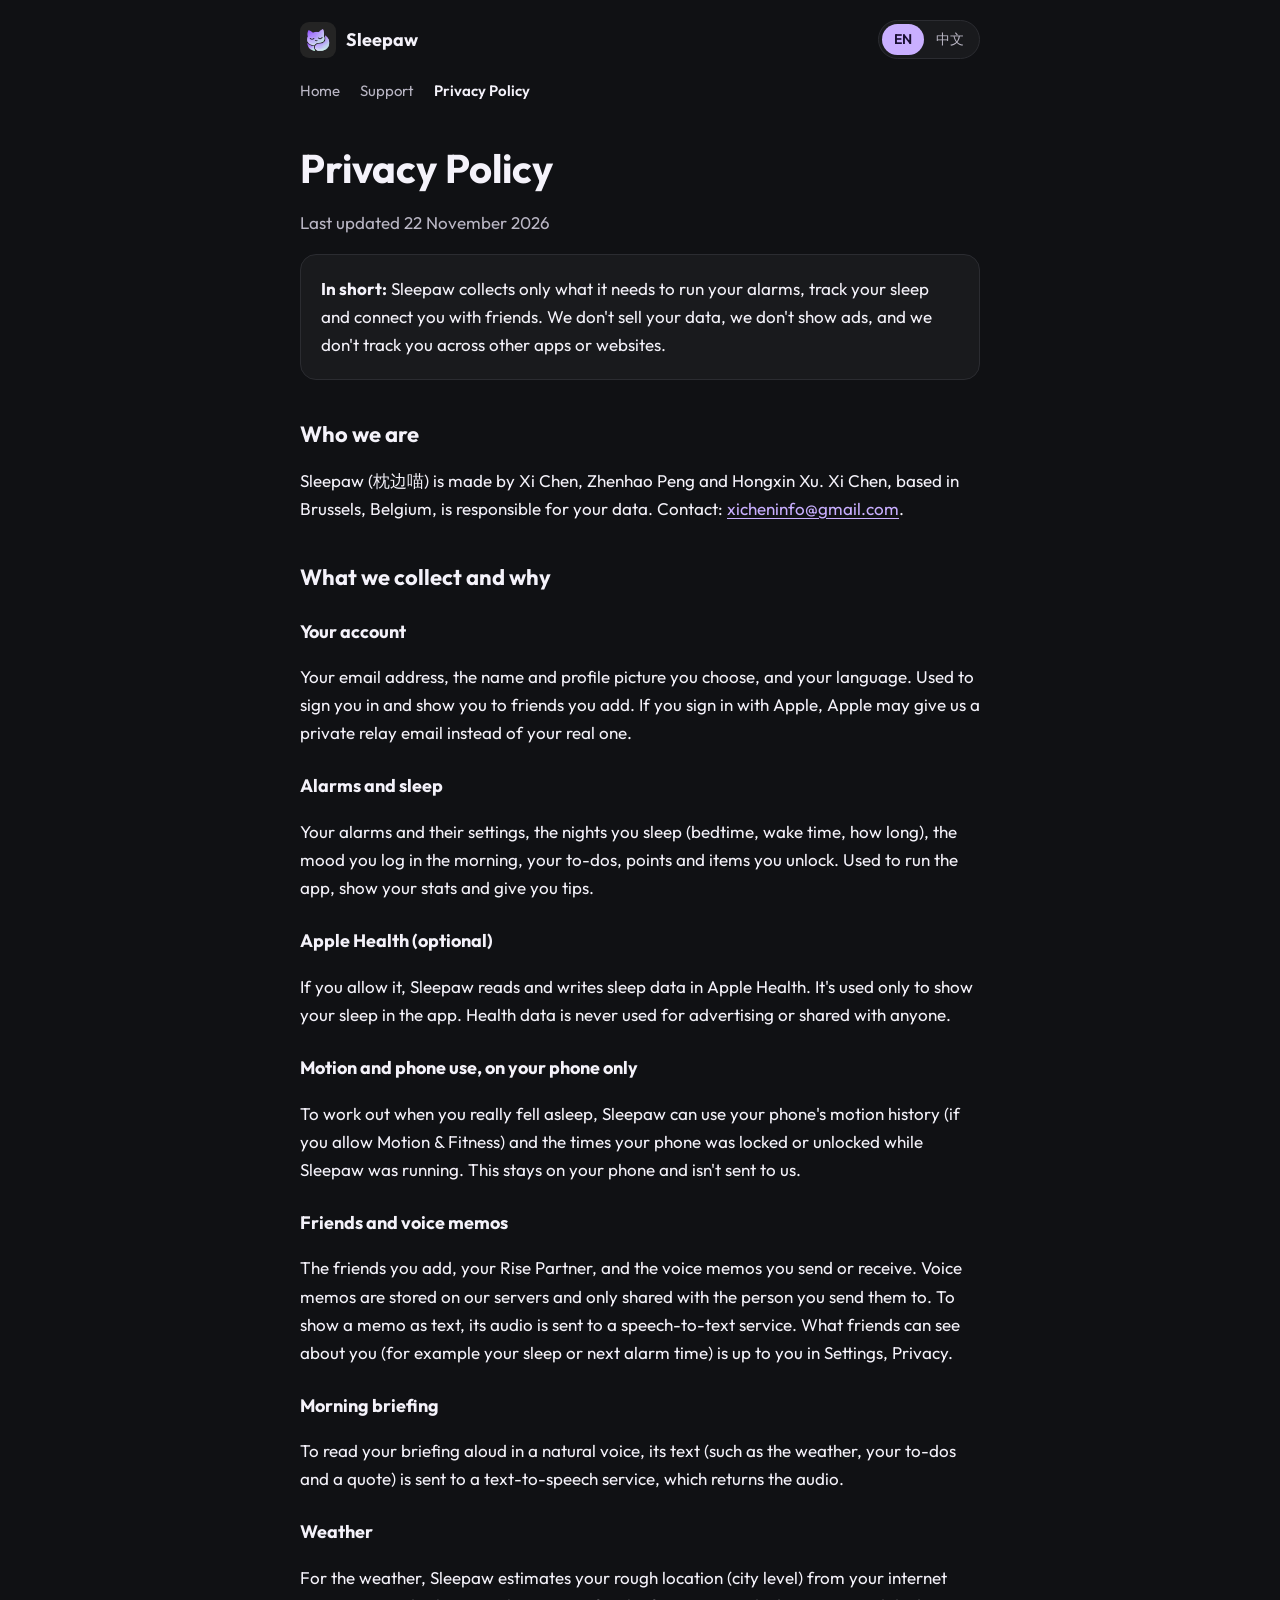
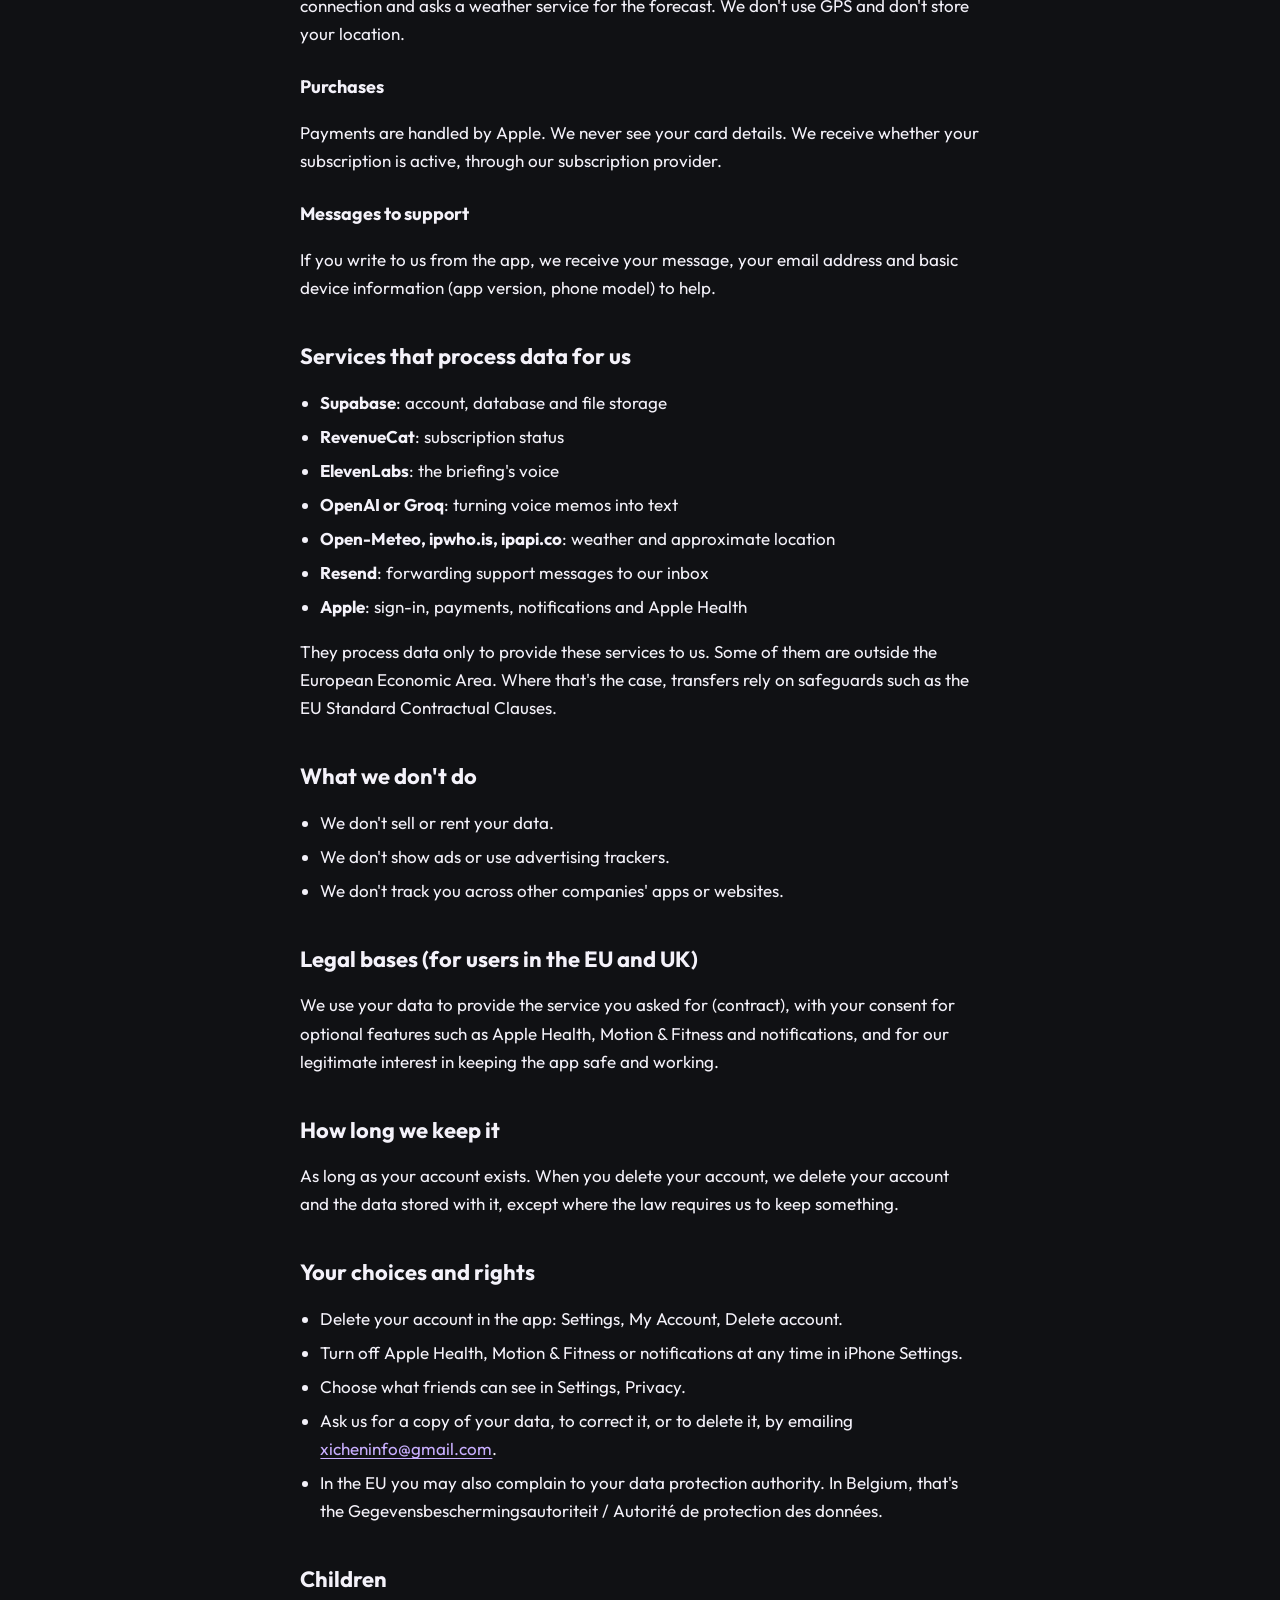
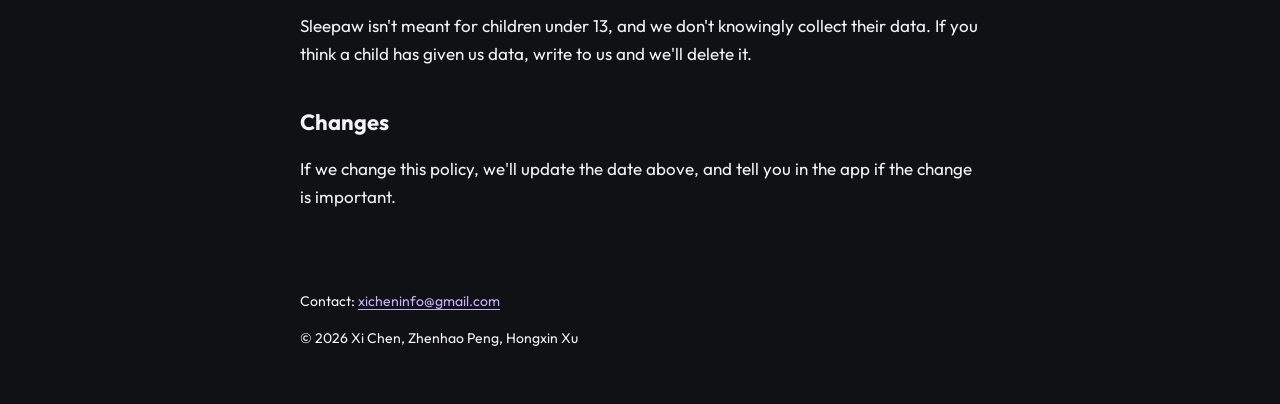
==== privacy.html @ c51c0eda "Sleepaw 官网：首页、帮助与支持、隐私政策（中英双语） Co-Authored-By: Claude Opus 5.5 <noreply@anthropic.com>" ====
<!doctype html>
<html lang="en" data-lang="en" data-title-en="Sleepaw Privacy Policy" data-title-zh="枕边喵 隐私政策">
<head>
  <meta charset="utf-8">
  <meta name="viewport" content="width=device-width, initial-scale=1">
  <title>Sleepaw Privacy Policy</title>
  <meta name="description" content="What the Sleepaw app collects, why, and the choices you have.">
  <link rel="icon" href="icon.png">
  <link rel="preconnect" href="https://fonts.googleapis.com">
  <link rel="preconnect" href="https://fonts.gstatic.com" crossorigin>
  <link href="https://fonts.googleapis.com/css2?family=Outfit:wght@400;600;700&display=swap" rel="stylesheet">
  <link rel="stylesheet" href="style.css">
  <script src="lang.js" defer></script>
</head>
<body>
  <div class="wrap">
    <header class="top">
      <a class="brand" href="./"><img src="icon.png" alt=""><span class="en">Sleepaw</span><span class="zh">枕边喵</span></a>
      <div class="lang" role="group" aria-label="Language"><button data-set="en" aria-pressed="true">EN</button><button data-set="zh" aria-pressed="false">中文</button></div>
    </header>
    <nav class="links">
      <a href="./"><span class="en">Home</span><span class="zh">首页</span></a>
      <a href="support.html"><span class="en">Support</span><span class="zh">帮助与支持</span></a>
      <a href="privacy.html" aria-current="page"><span class="en">Privacy Policy</span><span class="zh">隐私政策</span></a>
    </nav>

    <main>
      <h1><span class="en">Privacy Policy</span><span class="zh">隐私政策</span></h1>
      <p class="muted"><span class="en">Last updated 22 November 2026</span><span class="zh">最近更新：2026 年 11 月 22 日</span></p>

      <!-- ───────── English ───────── -->
      <div class="en">
        <div class="card">
          <p style="margin:0"><strong>In short:</strong> Sleepaw collects only what it needs to run your alarms, track your sleep and connect you with friends. We don't sell your data, we don't show ads, and we don't track you across other apps or websites.</p>
        </div>

        <h2>Who we are</h2>
        <p>Sleepaw (枕边喵) is made by Xi Chen, Zhenhao Peng and Hongxin Xu. Xi Chen, based in Brussels, Belgium, is responsible for your data. Contact: <a href="mailto:xicheninfo@gmail.com">xicheninfo@gmail.com</a>.</p>

        <h2>What we collect and why</h2>
        <h3>Your account</h3>
        <p>Your email address, the name and profile picture you choose, and your language. Used to sign you in and show you to friends you add. If you sign in with Apple, Apple may give us a private relay email instead of your real one.</p>
        <h3>Alarms and sleep</h3>
        <p>Your alarms and their settings, the nights you sleep (bedtime, wake time, how long), the mood you log in the morning, your to-dos, points and items you unlock. Used to run the app, show your stats and give you tips.</p>
        <h3>Apple Health (optional)</h3>
        <p>If you allow it, Sleepaw reads and writes sleep data in Apple Health. It's used only to show your sleep in the app. Health data is never used for advertising or shared with anyone.</p>
        <h3>Motion and phone use, on your phone only</h3>
        <p>To work out when you really fell asleep, Sleepaw can use your phone's motion history (if you allow Motion &amp; Fitness) and the times your phone was locked or unlocked while Sleepaw was running. This stays on your phone and isn't sent to us.</p>
        <h3>Friends and voice memos</h3>
        <p>The friends you add, your Rise Partner, and the voice memos you send or receive. Voice memos are stored on our servers and only shared with the person you send them to. To show a memo as text, its audio is sent to a speech-to-text service. What friends can see about you (for example your sleep or next alarm time) is up to you in Settings, Privacy.</p>
        <h3>Morning briefing</h3>
        <p>To read your briefing aloud in a natural voice, its text (such as the weather, your to-dos and a quote) is sent to a text-to-speech service, which returns the audio.</p>
        <h3>Weather</h3>
        <p>For the weather, Sleepaw estimates your rough location (city level) from your internet connection and asks a weather service for the forecast. We don't use GPS and don't store your location.</p>
        <h3>Purchases</h3>
        <p>Payments are handled by Apple. We never see your card details. We receive whether your subscription is active, through our subscription provider.</p>
        <h3>Messages to support</h3>
        <p>If you write to us from the app, we receive your message, your email address and basic device information (app version, phone model) to help.</p>

        <h2>Services that process data for us</h2>
        <ul>
          <li><strong>Supabase</strong>: account, database and file storage</li>
          <li><strong>RevenueCat</strong>: subscription status</li>
          <li><strong>ElevenLabs</strong>: the briefing's voice</li>
          <li><strong>OpenAI or Groq</strong>: turning voice memos into text</li>
          <li><strong>Open-Meteo, ipwho.is, ipapi.co</strong>: weather and approximate location</li>
          <li><strong>Resend</strong>: forwarding support messages to our inbox</li>
          <li><strong>Apple</strong>: sign-in, payments, notifications and Apple Health</li>
        </ul>
        <p>They process data only to provide these services to us. Some of them are outside the European Economic Area. Where that's the case, transfers rely on safeguards such as the EU Standard Contractual Clauses.</p>

        <h2>What we don't do</h2>
        <ul>
          <li>We don't sell or rent your data.</li>
          <li>We don't show ads or use advertising trackers.</li>
          <li>We don't track you across other companies' apps or websites.</li>
        </ul>

        <h2>Legal bases (for users in the EU and UK)</h2>
        <p>We use your data to provide the service you asked for (contract), with your consent for optional features such as Apple Health, Motion &amp; Fitness and notifications, and for our legitimate interest in keeping the app safe and working.</p>

        <h2>How long we keep it</h2>
        <p>As long as your account exists. When you delete your account, we delete your account and the data stored with it, except where the law requires us to keep something.</p>

        <h2>Your choices and rights</h2>
        <ul>
          <li>Delete your account in the app: Settings, My Account, Delete account.</li>
          <li>Turn off Apple Health, Motion &amp; Fitness or notifications at any time in iPhone Settings.</li>
          <li>Choose what friends can see in Settings, Privacy.</li>
          <li>Ask us for a copy of your data, to correct it, or to delete it, by emailing <a href="mailto:xicheninfo@gmail.com">xicheninfo@gmail.com</a>.</li>
          <li>In the EU you may also complain to your data protection authority. In Belgium, that's the Gegevensbeschermingsautoriteit / Autorité de protection des données.</li>
        </ul>

        <h2>Children</h2>
        <p>Sleepaw isn't meant for children under 13, and we don't knowingly collect their data. If you think a child has given us data, write to us and we'll delete it.</p>

        <h2>Changes</h2>
        <p>If we change this policy, we'll update the date above, and tell you in the app if the change is important.</p>
      </div>

      <!-- ───────── 中文 ───────── -->
      <div class="zh">
        <div class="card">
          <p style="margin:0"><strong>简单来说：</strong>枕边喵只收集运行闹钟、记录睡眠和连接好友所需要的信息。我们不出售你的数据，不展示广告，也不会在其他 App 或网站上追踪你。</p>
        </div>

        <h2>我们是谁</h2>
        <p>枕边喵（Sleepaw）由陈玺、彭桢皓、徐泓昕制作。陈玺（比利时布鲁塞尔）负责保护你的数据。联系方式：<a href="mailto:xicheninfo@gmail.com">xicheninfo@gmail.com</a>。</p>

        <h2>我们收集什么，为什么</h2>
        <h3>账号信息</h3>
        <p>你的邮箱、你设置的名字和头像，以及语言设置。用于登录，以及让你添加的好友看到你。如果用「通过 Apple 登录」，Apple 可能只给我们一个代理邮箱，而不是你的真实邮箱。</p>
        <h3>闹钟和睡眠</h3>
        <p>你的闹钟及设置、每晚的睡眠记录（入睡时间、起床时间、时长）、早上记录的心情、待办事项、积分和解锁的物品。用于运行 App、显示统计数据和给你建议。</p>
        <h3>Apple 健康（可选）</h3>
        <p>如果你允许，枕边喵会读取和写入 Apple 健康里的睡眠数据，只用于在 App 里显示你的睡眠。健康数据绝不会用于广告，也不会分享给任何人。</p>
        <h3>运动和手机使用情况（只保存在手机上）</h3>
        <p>为了判断你真正入睡的时间，枕边喵可以使用手机的运动记录（需要你允许「运动与健身」），以及枕边喵运行期间手机锁屏、解锁的时间。这些只保存在你的手机上，不会发送给我们。</p>
        <h3>好友和语音留言</h3>
        <p>你添加的好友、你的起床搭子，以及你发送和收到的语音留言。语音留言保存在我们的服务器上，只会给你发送的那个人。为了把留言显示成文字，音频会发送给语音转文字服务。好友能看到你的哪些信息（比如睡眠数据、下一个闹钟时间），由你在「设置 → 隐私」里决定。</p>
        <h3>晨报</h3>
        <p>为了用自然的声音朗读晨报，晨报的文字（比如天气、待办事项、每日一句）会发送给语音合成服务，再返回音频。</p>
        <h3>天气</h3>
        <p>为了显示天气，枕边喵会根据你的网络连接估算大致位置（城市级别），再向天气服务查询预报。我们不使用 GPS 定位，也不保存你的位置。</p>
        <h3>购买</h3>
        <p>付款由 Apple 处理，我们看不到你的银行卡信息。我们通过订阅服务商得知你的订阅是否有效。</p>
        <h3>联系客服</h3>
        <p>如果你在 App 里给我们留言，我们会收到你的留言、邮箱，以及基本的设备信息（App 版本、手机型号），以便帮你解决问题。</p>

        <h2>帮我们处理数据的服务</h2>
        <ul>
          <li><strong>Supabase</strong>：账号、数据库和文件存储</li>
          <li><strong>RevenueCat</strong>：订阅状态</li>
          <li><strong>ElevenLabs</strong>：晨报的朗读声音</li>
          <li><strong>OpenAI 或 Groq</strong>：语音留言转文字</li>
          <li><strong>Open-Meteo、ipwho.is、ipapi.co</strong>：天气和大致位置</li>
          <li><strong>Resend</strong>：把客服留言转发到我们的邮箱</li>
          <li><strong>Apple</strong>：登录、付款、通知和 Apple 健康</li>
        </ul>
        <p>这些服务只为我们提供上述功能而处理数据。其中一些位于欧洲经济区以外，这种情况下，数据传输依据欧盟标准合同条款等保障措施进行。</p>

        <h2>我们不会做的事</h2>
        <ul>
          <li>不出售或出租你的数据。</li>
          <li>不展示广告，不使用广告追踪工具。</li>
          <li>不在其他公司的 App 或网站上追踪你。</li>
        </ul>

        <h2>法律依据（适用于欧盟和英国用户）</h2>
        <p>我们处理你的数据，是为了提供你要求的服务（合同履行）；对于 Apple 健康、运动与健身、通知等可选功能，基于你的同意；为保证 App 安全和正常运行，基于我们的合法利益。</p>

        <h2>保存多久</h2>
        <p>在你的账号存在期间保存。你删除账号后，我们会删除账号及其保存的数据，法律要求保留的除外。</p>

        <h2>你的选择和权利</h2>
        <ul>
          <li>在 App 里删除账号：设置 → 我的账户 → 删除账户。</li>
          <li>随时在 iPhone「设置」里关闭 Apple 健康、运动与健身或通知权限。</li>
          <li>在「设置 → 隐私」里选择好友能看到什么。</li>
          <li>发邮件到 <a href="mailto:xicheninfo@gmail.com">xicheninfo@gmail.com</a>，要求获取、更正或删除你的数据。</li>
          <li>欧盟用户也可以向数据保护机构投诉。在比利时，是比利时数据保护局（Gegevensbeschermingsautoriteit / Autorité de protection des données）。</li>
        </ul>

        <h2>儿童</h2>
        <p>枕边喵不面向 13 岁以下的儿童，我们不会有意收集他们的数据。如果你认为有儿童向我们提供了数据，请联系我们，我们会删除。</p>

        <h2>政策更新</h2>
        <p>如果本政策有变化，我们会更新上方的日期；如果是重要变化，会在 App 里通知你。</p>
      </div>
    </main>

    <footer>
      <p><span class="en">Contact:</span><span class="zh">联系我们：</span> <a href="mailto:xicheninfo@gmail.com">xicheninfo@gmail.com</a></p>
      <p>© 2026 Xi Chen, Zhenhao Peng, Hongxin Xu</p>
    </footer>
  </div>
</body>
</html>
---- style.css ----
:root {
  --bg: #101114;
  --card: #191a1d;
  --line: #2b2c31;
  --text: #f4f2fa;
  --sub: #b9b6c4;
  --lilac: #c9afff;
  --lilac-deep: #8a5cff;
  --radius: 16px;
}

* { box-sizing: border-box; }

html { -webkit-text-size-adjust: 100%; }

body {
  margin: 0;
  background: var(--bg);
  color: var(--text);
  font-family: "Outfit", "PingFang SC", "Hiragino Sans GB", "Microsoft YaHei", system-ui, sans-serif;
  font-size: 17px;
  line-height: 1.65;
}

a { color: var(--lilac); text-underline-offset: 3px; }
a:focus-visible, button:focus-visible { outline: 2px solid var(--lilac); outline-offset: 3px; border-radius: 6px; }

.wrap { max-width: 720px; margin: 0 auto; padding: 0 20px; }

header.top {
  display: flex;
  align-items: center;
  justify-content: space-between;
  gap: 12px;
  padding: 20px 0;
}

.brand { display: flex; align-items: center; gap: 10px; color: var(--text); text-decoration: none; font-weight: 700; font-size: 18px; }
.brand img { width: 36px; height: 36px; border-radius: 9px; }

.lang {
  display: inline-flex;
  border: 1px solid var(--line);
  border-radius: 999px;
  padding: 3px;
  background: var(--card);
}
.lang button {
  font: inherit;
  font-size: 14px;
  color: var(--sub);
  background: none;
  border: 0;
  padding: 4px 12px;
  border-radius: 999px;
  cursor: pointer;
}
.lang button[aria-pressed="true"] { background: var(--lilac); color: #1a1033; font-weight: 600; }

nav.links { display: flex; flex-wrap: wrap; gap: 8px 20px; font-size: 15px; padding-bottom: 8px; }
nav.links a { color: var(--sub); text-decoration: none; }
nav.links a[aria-current="page"] { color: var(--text); font-weight: 600; }

h1 { font-size: clamp(30px, 6vw, 40px); line-height: 1.2; margin: 32px 0 8px; text-wrap: balance; }
h2 { font-size: 22px; line-height: 1.35; margin: 40px 0 8px; text-wrap: balance; }
h3 { font-size: 18px; margin: 24px 0 4px; }
p, li { color: var(--text); }
.muted { color: var(--sub); }
ul { padding-left: 1.2em; }
li { margin: 6px 0; }

.card {
  background: var(--card);
  border: 1px solid var(--line);
  border-radius: var(--radius);
  padding: 20px;
  margin: 16px 0;
}

.hero { text-align: center; padding: 32px 0 8px; }
.hero img { width: 112px; height: 112px; border-radius: 26px; box-shadow: 0 12px 40px rgba(138, 92, 255, 0.35); }
.hero h1 { margin-top: 20px; }
.hero p { color: var(--sub); max-width: 32em; margin: 8px auto 0; }

.grid { display: grid; gap: 12px; grid-template-columns: repeat(auto-fit, minmax(200px, 1fr)); margin: 24px 0; }
.grid .card { margin: 0; }
.grid h3 { margin-top: 0; color: var(--lilac); }
.grid p { margin: 4px 0 0; color: var(--sub); font-size: 15px; }

.contact { font-size: 18px; font-weight: 600; word-break: break-all; }

details { border-top: 1px solid var(--line); padding: 14px 0; }
details:last-of-type { border-bottom: 1px solid var(--line); }
summary { cursor: pointer; font-weight: 600; }
details p { margin: 8px 0 0; color: var(--sub); }

footer { color: var(--sub); font-size: 14px; padding: 48px 0 40px; }

[data-lang="zh"] .en, [data-lang="en"] .zh { display: none; }

@media (prefers-reduced-motion: reduce) { * { scroll-behavior: auto; } }
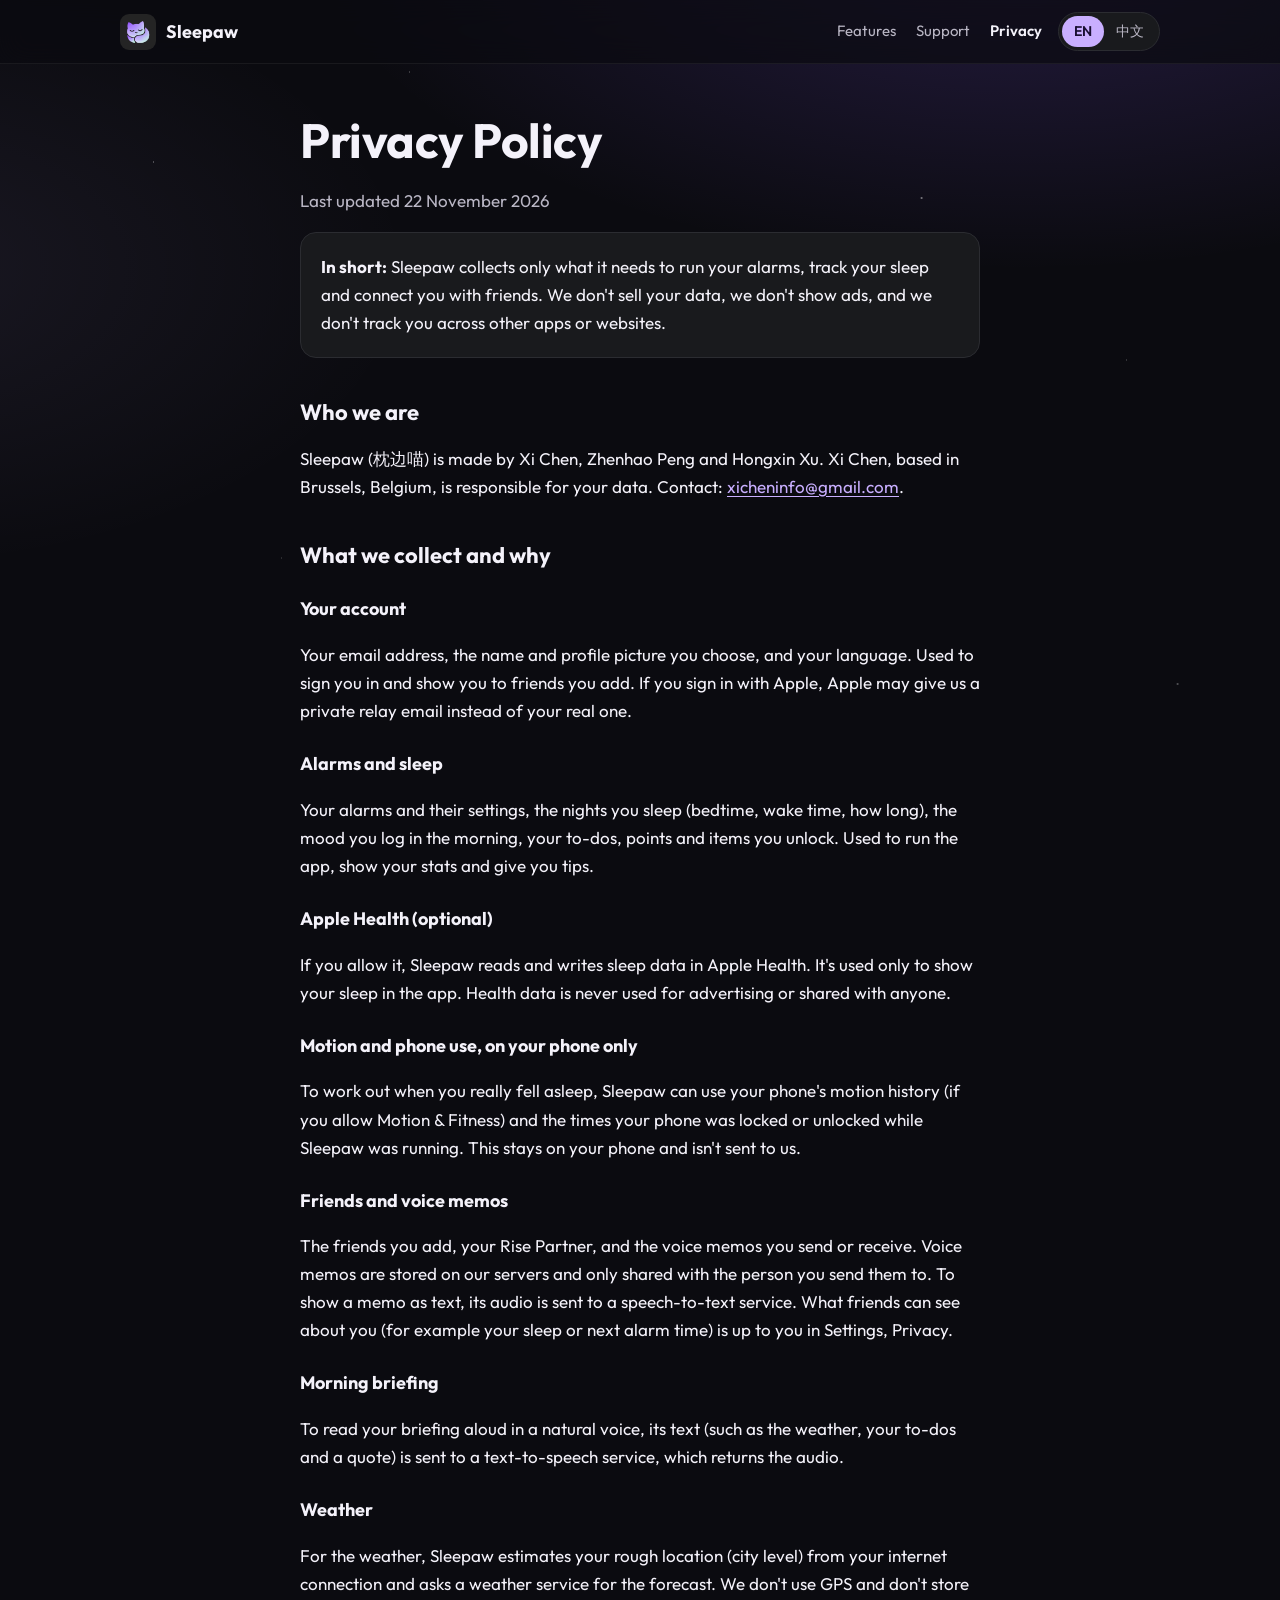
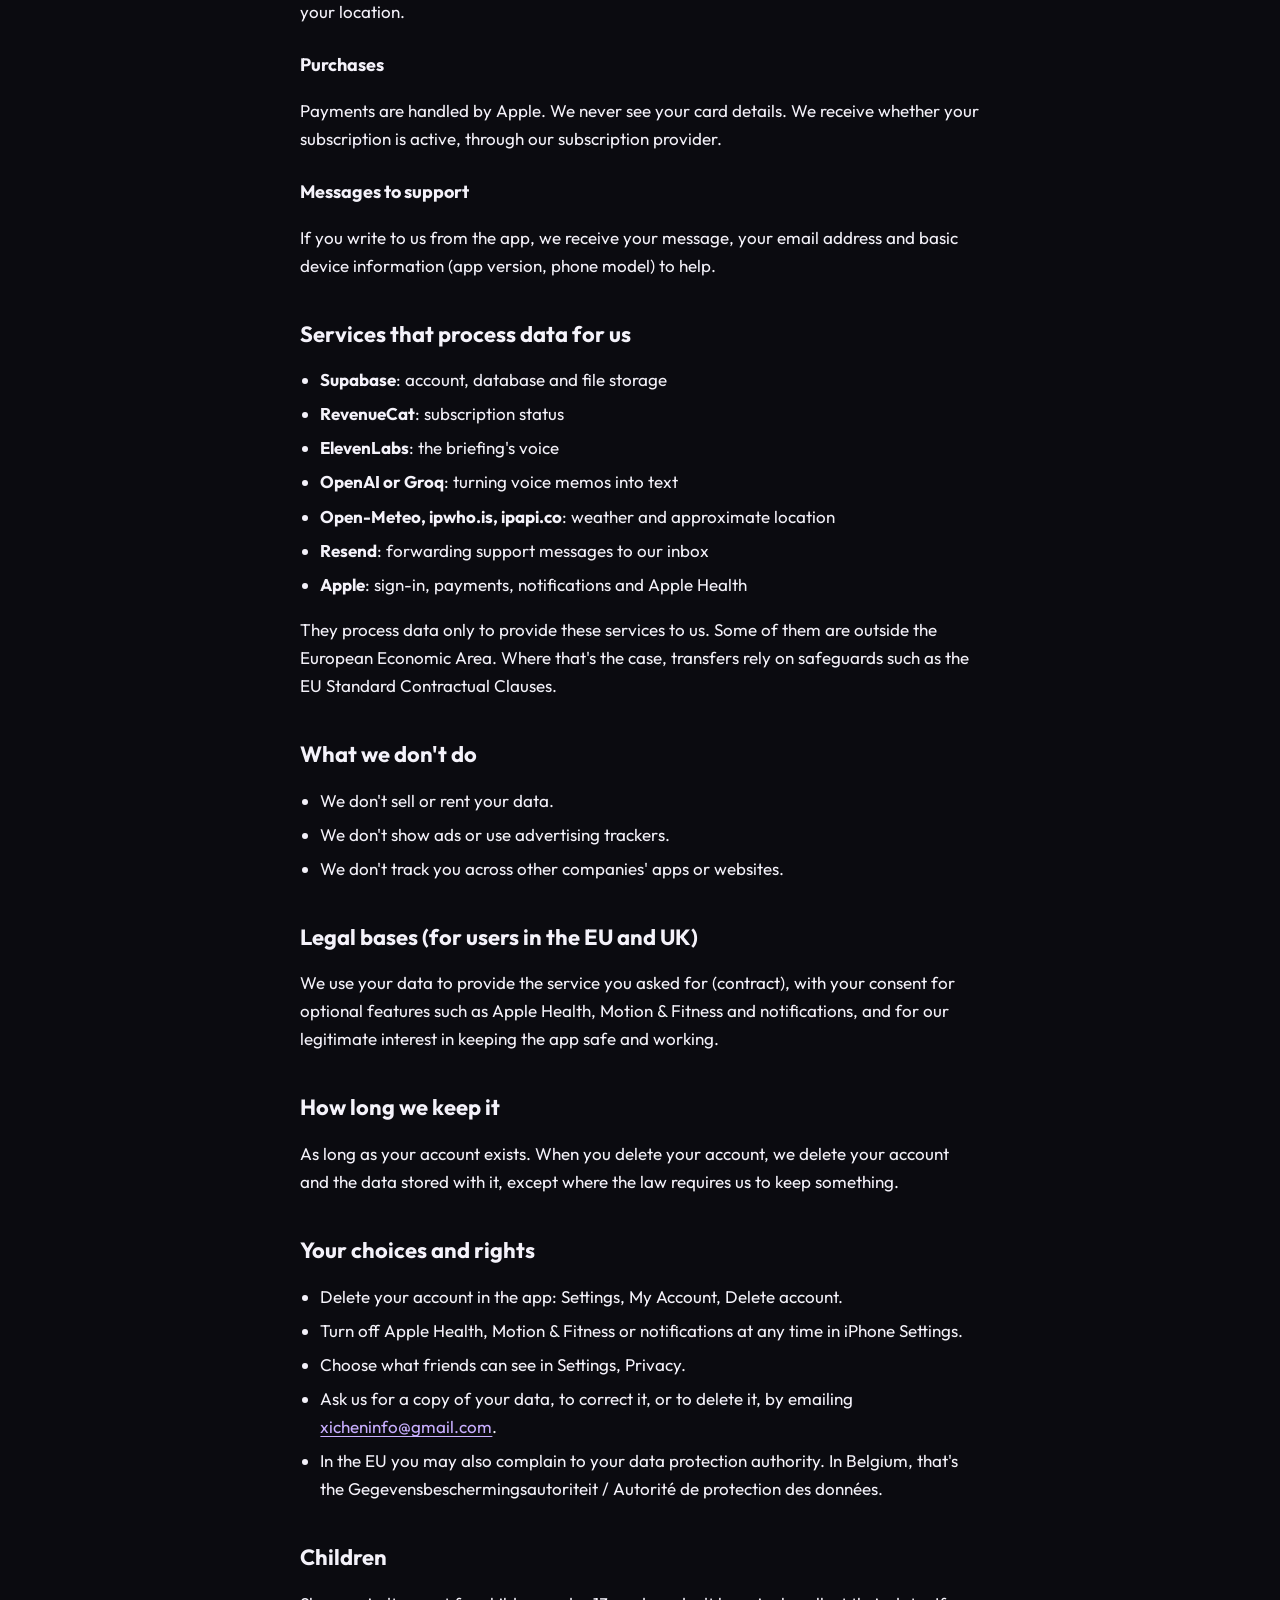
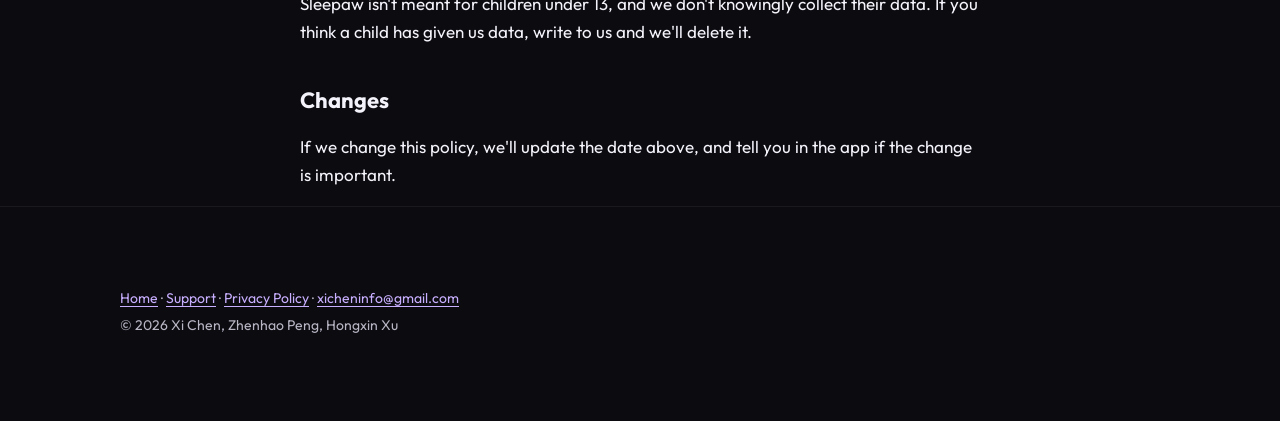
==== commit 2450b3d2: "首页：logo 放在标语上方、标语一行显示、按地区显示价格、真实猫猫角色、猫爪鼠标；帮助和隐私页改为统一的新样式 Co-Authored-By: Claude Opus 5.5 <noreply@an" ====
--- a/privacy.html
+++ b/privacy.html
@@ -8,22 +8,25 @@
   <link rel="icon" href="icon.png">
   <link rel="preconnect" href="https://fonts.googleapis.com">
   <link rel="preconnect" href="https://fonts.gstatic.com" crossorigin>
-  <link href="https://fonts.googleapis.com/css2?family=Outfit:wght@400;600;700&display=swap" rel="stylesheet">
+  <link href="https://fonts.googleapis.com/css2?family=Outfit:wght@400;500;600;700;800&display=swap" rel="stylesheet">
   <link rel="stylesheet" href="style.css">
+  <link rel="stylesheet" href="landing.css">
   <script src="lang.js" defer></script>
 </head>
-<body>
-  <div class="wrap">
-    <header class="top">
+<body class="landing">
+  <div class="sky" aria-hidden="true"></div>
+  <header class="bar">
+    <div class="bar-in">
       <a class="brand" href="./"><img src="icon.png" alt=""><span class="en">Sleepaw</span><span class="zh">枕边喵</span></a>
+      <nav class="bar-links">
+        <a href="./#features"><span class="en">Features</span><span class="zh">功能</span></a>
+        <a href="support.html"><span class="en">Support</span><span class="zh">帮助</span></a>
+        <a aria-current="page" href="privacy.html"><span class="en">Privacy</span><span class="zh">隐私</span></a>
+      </nav>
       <div class="lang" role="group" aria-label="Language"><button data-set="en" aria-pressed="true">EN</button><button data-set="zh" aria-pressed="false">中文</button></div>
-    </header>
-    <nav class="links">
-      <a href="./"><span class="en">Home</span><span class="zh">首页</span></a>
-      <a href="support.html"><span class="en">Support</span><span class="zh">帮助与支持</span></a>
-      <a href="privacy.html" aria-current="page"><span class="en">Privacy Policy</span><span class="zh">隐私政策</span></a>
-    </nav>
-
+    </div>
+  </header>
+  <div class="page">
     <main>
       <h1><span class="en">Privacy Policy</span><span class="zh">隐私政策</span></h1>
       <p class="muted"><span class="en">Last updated 22 November 2026</span><span class="zh">最近更新：2026 年 11 月 22 日</span></p>
@@ -169,10 +172,12 @@
       </div>
     </main>
 
-    <footer>
-      <p><span class="en">Contact:</span><span class="zh">联系我们：</span> <a href="mailto:xicheninfo@gmail.com">xicheninfo@gmail.com</a></p>
+  </div>
+  <footer class="foot">
+    <div class="foot-in">
+      <p><a href="./"><span class="en">Home</span><span class="zh">首页</span></a> · <a href="support.html"><span class="en">Support</span><span class="zh">帮助与支持</span></a> · <a href="privacy.html"><span class="en">Privacy Policy</span><span class="zh">隐私政策</span></a> · <a href="mailto:xicheninfo@gmail.com">xicheninfo@gmail.com</a></p>
       <p>© 2026 Xi Chen, Zhenhao Peng, Hongxin Xu</p>
-    </footer>
-  </div>
+    </div>
+  </footer>
 </body>
 </html>
--- a/landing.css
+++ b/landing.css
@@ -0,0 +1,273 @@
+/* Landing page. Builds on style.css tokens: the app's night ground and lilac. */
+:root {
+  --night: #0b0b10;
+  --ink-2: #212129;
+  --moon: #ffe7a8;
+  --warn: #ffb86b;
+  --ok: #8be3b5;
+}
+
+body.landing { background: var(--night); overflow-x: hidden; }
+
+/* A faint starry sky behind everything. */
+.sky {
+  position: fixed;
+  inset: 0;
+  z-index: -1;
+  background:
+    radial-gradient(1200px 600px at 80% -10%, rgba(138, 92, 255, 0.22), transparent 60%),
+    radial-gradient(900px 500px at -10% 30%, rgba(201, 175, 255, 0.08), transparent 60%),
+    var(--night);
+}
+.sky::after {
+  content: "";
+  position: absolute;
+  inset: 0;
+  background-image:
+    radial-gradient(1px 1px at 12% 18%, #fff8, transparent),
+    radial-gradient(1px 1px at 32% 8%, #fff6, transparent),
+    radial-gradient(1.5px 1.5px at 72% 22%, #fff9, transparent),
+    radial-gradient(1px 1px at 88% 40%, #fff5, transparent),
+    radial-gradient(1px 1px at 52% 34%, #fff4, transparent),
+    radial-gradient(1px 1px at 22% 62%, #fff4, transparent),
+    radial-gradient(1.5px 1.5px at 92% 76%, #fff6, transparent);
+  animation: twinkle 6s ease-in-out infinite alternate;
+}
+@keyframes twinkle { from { opacity: 0.5; } to { opacity: 1; } }
+
+/* Top bar */
+.bar { position: sticky; top: 0; z-index: 10; backdrop-filter: blur(14px); -webkit-backdrop-filter: blur(14px); background: rgba(11, 11, 16, 0.7); border-bottom: 1px solid rgba(255, 255, 255, 0.06); }
+.bar-in { max-width: 1080px; margin: 0 auto; padding: 12px 20px; display: flex; align-items: center; gap: 16px; }
+.bar-in .brand { margin-right: auto; }
+.bar-links { display: flex; gap: 20px; font-size: 15px; }
+.bar-links a { color: var(--sub); text-decoration: none; }
+.bar-links a:hover { color: var(--text); }
+@media (max-width: 560px) { .bar-links { display: none; } }
+
+main { max-width: 1080px; margin: 0 auto; padding: 0 20px; }
+
+.eyebrow { color: var(--lilac); font-weight: 600; font-size: 14px; letter-spacing: 0.06em; text-transform: uppercase; margin: 0 0 12px; }
+[data-lang="zh"] .eyebrow { letter-spacing: 0.12em; }
+
+/* Hero: logo, one-line slogan, then the phone. */
+.hero2 { display: flex; flex-direction: column; align-items: center; text-align: center; padding: 64px 0 40px; gap: 48px; }
+.hero-copy { display: flex; flex-direction: column; align-items: center; }
+.hero-logo { width: 88px; height: 88px; border-radius: 21px; box-shadow: 0 12px 40px rgba(138, 92, 255, 0.45), 0 0 0 1px rgba(255, 255, 255, 0.06); margin-bottom: 28px; animation: float 7s ease-in-out infinite; }
+.hero2 h1 { font-weight: 800; margin: 0; white-space: nowrap; letter-spacing: -0.02em; line-height: 1.1; font-size: clamp(26px, 7.4vw, 72px); }
+[data-lang="zh"] .hero2 h1 { letter-spacing: 0.02em; font-size: clamp(26px, 7vw, 68px); }
+.hero2 h1 em { font-style: normal; background: linear-gradient(90deg, var(--lilac), #f1e6ff 60%, var(--moon)); -webkit-background-clip: text; background-clip: text; color: transparent; }
+.lede { color: var(--sub); font-size: 19px; max-width: 32em; margin: 20px auto 0; }
+.cta-row { display: flex; flex-wrap: wrap; justify-content: center; align-items: center; gap: 14px 20px; margin-top: 32px; }
+.trial { color: var(--sub); font-size: 15px; margin: 0; }
+
+.store-btn { display: inline-flex; align-items: center; gap: 10px; background: #fff; color: #000; text-decoration: none; padding: 10px 18px 10px 14px; border-radius: 14px; transition: transform 0.2s ease, box-shadow 0.2s ease; }
+.store-btn svg { width: 26px; height: 26px; }
+.store-btn span { display: flex; flex-direction: column; line-height: 1.1; }
+.store-btn small { font-size: 11px; }
+.store-btn b { font-size: 19px; font-weight: 600; }
+.store-btn:hover { transform: translateY(-2px); box-shadow: 0 10px 30px rgba(201, 175, 255, 0.35); }
+
+/* Phone mockup */
+.hero-phone { position: relative; display: flex; justify-content: center; }
+.phone { position: relative; z-index: 1; width: 290px; aspect-ratio: 9 / 19.5; border-radius: 46px; padding: 10px; background: linear-gradient(145deg, #2c2c34, #121216); box-shadow: 0 30px 80px rgba(0, 0, 0, 0.6), inset 0 0 0 1.5px rgba(255, 255, 255, 0.08); animation: float 7s ease-in-out infinite; }
+.screen { height: 100%; border-radius: 37px; overflow: hidden; position: relative; padding: 46px 14px 18px; display: flex; flex-direction: column; gap: 12px; }
+.screen.lock { background: radial-gradient(120% 70% at 50% 0%, #3b2a66, #15121f 60%, #0c0b12); }
+.screen::before { content: ""; position: absolute; top: 12px; left: 50%; transform: translateX(-50%); width: 92px; height: 26px; border-radius: 20px; background: #000; }
+.lock-date { text-align: center; margin: 0; font-size: 14px; color: rgba(255, 255, 255, 0.8); font-weight: 500; }
+.lock-time { text-align: center; margin: -8px 0 6px; font-size: 76px; font-weight: 700; line-height: 1; letter-spacing: -0.02em; }
+.glow { position: absolute; z-index: 0; width: 360px; height: 360px; border-radius: 50%; background: radial-gradient(circle, rgba(138, 92, 255, 0.45), transparent 65%); top: 50%; left: 50%; transform: translate(-50%, -50%); filter: blur(10px); }
+@keyframes float { 0%, 100% { transform: translateY(0); } 50% { transform: translateY(-10px); } }
+
+.alarm-alert { background: rgba(40, 32, 60, 0.85); border-radius: 22px; padding: 12px; border: 1px solid rgba(201, 175, 255, 0.25); }
+.alarm-alert.ring { animation: nudge 2.6s ease-in-out infinite; }
+@keyframes nudge { 0%, 70%, 100% { transform: rotate(0); } 74% { transform: rotate(-1.6deg); } 78% { transform: rotate(1.6deg); } 82% { transform: rotate(-1deg); } 86% { transform: rotate(0.6deg); } }
+.aa-head { display: flex; align-items: center; gap: 8px; font-size: 13px; font-weight: 600; }
+.aa-head img { width: 22px; height: 22px; border-radius: 6px; }
+.aa-btns { display: grid; grid-template-columns: 1fr 1fr; gap: 8px; margin-top: 10px; }
+.aa-btn { text-align: center; font-size: 12px; font-weight: 600; padding: 9px 4px; border-radius: 999px; background: rgba(255, 255, 255, 0.14); }
+.aa-btn.up { background: var(--lilac-deep); }
+
+.memo-chip { display: flex; align-items: center; gap: 8px; background: rgba(255, 255, 255, 0.08); border-radius: 18px; padding: 10px 12px; margin-top: auto; flex-wrap: wrap; }
+.memo-from { width: 100%; font-size: 12px; color: var(--sub); }
+
+/* Play button + waveform */
+.play { width: 26px; height: 26px; border-radius: 50%; background: var(--lilac); position: relative; flex: none; }
+.play::after { content: ""; position: absolute; left: 10px; top: 7px; border-left: 9px solid #1a1033; border-top: 6px solid transparent; border-bottom: 6px solid transparent; }
+.wave { display: flex; align-items: center; gap: 3px; height: 24px; flex: 1; }
+.wave i { display: block; width: 3px; border-radius: 2px; background: var(--lilac); height: 30%; animation: wave 1.1s ease-in-out infinite; }
+.wave.big { height: 34px; gap: 4px; }
+.wave.big i { width: 4px; }
+.wave i:nth-child(3n) { animation-delay: -0.3s; }
+.wave i:nth-child(3n+1) { animation-delay: -0.6s; }
+.wave i:nth-child(4n) { animation-delay: -0.15s; }
+.wave i:nth-child(5n) { animation-delay: -0.8s; }
+@keyframes wave { 0%, 100% { height: 25%; } 50% { height: 100%; } }
+
+/* Feature rows */
+.feature { display: grid; grid-template-columns: 1fr 1fr; gap: 56px; align-items: center; padding: 72px 0; border-top: 1px solid rgba(255, 255, 255, 0.06); }
+.feature.flip .f-copy { order: 2; }
+.feature h2 { font-size: clamp(28px, 4vw, 40px); line-height: 1.15; letter-spacing: -0.01em; margin: 0 0 20px; }
+.ticks { list-style: none; padding: 0; margin: 0; display: grid; gap: 14px; }
+.ticks li { position: relative; padding-left: 28px; color: var(--sub); margin: 0; }
+.ticks li b { color: var(--text); font-weight: 600; }
+.ticks li::before { content: ""; position: absolute; left: 0; top: 0.55em; width: 14px; height: 14px; border-radius: 50%; background: radial-gradient(circle at 35% 35%, #fff, var(--lilac) 45%, var(--lilac-deep)); }
+.f-visual { display: flex; justify-content: center; }
+
+.spotlight { background: radial-gradient(700px 380px at 30% 50%, rgba(138, 92, 255, 0.16), transparent 70%); border-radius: 32px; padding-left: 28px; padding-right: 28px; margin: 0 -28px; border-top: 0; }
+
+/* Snooze timeline */
+.snooze-demo { width: 100%; max-width: 380px; display: grid; gap: 10px; }
+.sd-row { display: flex; align-items: center; gap: 14px; background: var(--card); border: 1px solid var(--line); border-radius: 16px; padding: 12px 16px; }
+.sd-t { font-weight: 700; font-variant-numeric: tabular-nums; width: 3.2em; }
+.sd-pill { font-size: 14px; padding: 4px 12px; border-radius: 999px; background: rgba(201, 175, 255, 0.15); color: var(--lilac); }
+.sd-pill.warn { background: rgba(255, 184, 107, 0.14); color: var(--warn); }
+.sd-pill.again { background: rgba(255, 255, 255, 0.08); color: var(--text); }
+.sd-pill.up { background: var(--lilac-deep); color: #fff; font-weight: 600; }
+.sd-row.done { border-color: rgba(201, 175, 255, 0.5); }
+.reveal.in .sd-row { animation: rise 0.5s both; }
+.reveal.in .sd-row:nth-child(2) { animation-delay: 0.25s; }
+.reveal.in .sd-row:nth-child(3) { animation-delay: 0.5s; }
+.reveal.in .sd-row:nth-child(4) { animation-delay: 0.75s; }
+.reveal.in .sd-row:nth-child(5) { animation-delay: 1.1s; }
+
+/* Time-zone memo */
+.tz { width: 100%; max-width: 440px; display: grid; gap: 0; }
+.tz-card { background: var(--card); border: 1px solid var(--line); border-radius: 22px; padding: 18px 20px; }
+.tz-city { margin: 0; color: var(--sub); font-size: 14px; }
+.tz-time { margin: 2px 0 10px; font-size: 34px; font-weight: 700; font-variant-numeric: tabular-nums; }
+.tz-note { margin: 10px 0 0; font-size: 14px; color: var(--sub); }
+.rec { display: flex; align-items: center; gap: 12px; }
+.rec-dot { width: 14px; height: 14px; border-radius: 50%; background: #ff6b81; box-shadow: 0 0 0 0 rgba(255, 107, 129, 0.6); animation: pulse 1.6s infinite; flex: none; }
+@keyframes pulse { to { box-shadow: 0 0 0 12px rgba(255, 107, 129, 0); } }
+.play-wave i { background: var(--moon); }
+.tz-arc { height: 56px; position: relative; }
+.tz-arc::before { content: ""; position: absolute; left: 50%; top: 6px; bottom: 6px; border-left: 2px dashed rgba(201, 175, 255, 0.4); }
+.plane { position: absolute; left: calc(50% - 5px); width: 12px; height: 12px; border-radius: 50%; background: var(--lilac); box-shadow: 0 0 16px var(--lilac); animation: fly 2.4s ease-in-out infinite; }
+@keyframes fly { 0% { top: 0; opacity: 0; } 15% { opacity: 1; } 85% { opacity: 1; } 100% { top: calc(100% - 12px); opacity: 0; } }
+
+/* Tidy alarms */
+.tidy { width: 100%; max-width: 360px; background: var(--card); border: 1px solid var(--line); border-radius: 24px; padding: 10px; display: grid; gap: 6px; }
+.tidy-row { display: flex; align-items: baseline; gap: 12px; padding: 12px 14px; border-radius: 14px; background: var(--ink-2); }
+.tidy-row b { font-size: 24px; font-variant-numeric: tabular-nums; }
+.tidy-row span { color: var(--sub); font-size: 14px; }
+.tidy-btn { text-align: center; margin-top: 6px; padding: 12px; border-radius: 14px; color: var(--lilac); font-weight: 600; border: 1px dashed rgba(201, 175, 255, 0.4); }
+.reveal.in .tidy-row.gone { animation: sweep 0.6s ease forwards; animation-delay: 1.2s; }
+.reveal.in .tidy-row.gone:nth-of-type(3) { animation-delay: 1.35s; }
+.reveal.in .tidy-row.gone:nth-of-type(4) { animation-delay: 1.5s; }
+.reveal.in .tidy-row.gone:nth-of-type(5) { animation-delay: 1.65s; }
+@keyframes sweep { to { opacity: 0.18; transform: translateX(18px); text-decoration: line-through; } }
+
+/* Calm nights */
+.night { position: relative; width: 100%; max-width: 380px; padding-top: 70px; }
+.moon { position: absolute; top: 0; right: 24px; width: 84px; height: 84px; border-radius: 50%; background: radial-gradient(circle at 35% 35%, #fff7da, var(--moon) 50%, #d9b85c); box-shadow: 0 0 60px rgba(255, 231, 168, 0.35); animation: float 9s ease-in-out infinite; }
+.moon::after { content: ""; position: absolute; width: 70px; height: 70px; border-radius: 50%; background: var(--night); top: -8px; left: -18px; opacity: 0.9; }
+.live { position: relative; background: rgba(30, 26, 44, 0.9); border: 1px solid rgba(201, 175, 255, 0.2); border-radius: 26px; padding: 20px 22px; backdrop-filter: blur(6px); }
+.live-label { margin: 0; color: var(--sub); font-size: 14px; }
+.live-num { margin: 4px 0 14px; font-size: 44px; font-weight: 700; font-variant-numeric: tabular-nums; }
+.live-bar { height: 8px; border-radius: 8px; background: rgba(255, 255, 255, 0.1); overflow: hidden; }
+.live-bar span { display: block; height: 100%; width: 8%; border-radius: 8px; background: linear-gradient(90deg, var(--lilac-deep), var(--lilac)); transition: width 2.4s ease; }
+.reveal.in .live-bar span { width: 22%; }
+.live-foot { margin: 12px 0 0; font-size: 14px; color: var(--sub); }
+
+/* Briefing */
+.brief { width: 100%; max-width: 380px; display: grid; gap: 12px; }
+.brief-card { display: flex; gap: 14px; align-items: center; background: var(--card); border: 1px solid var(--line); border-radius: 18px; padding: 16px; }
+.brief-card div { display: flex; flex-direction: column; color: var(--sub); font-size: 15px; }
+.brief-card b { color: var(--text); font-size: 17px; }
+.b-ico { width: 40px; height: 40px; border-radius: 12px; flex: none; position: relative; background: rgba(201, 175, 255, 0.14); }
+.b-ico.sun::after { content: ""; position: absolute; inset: 11px; border-radius: 50%; background: var(--moon); box-shadow: 0 0 12px var(--moon); animation: spin 12s linear infinite; }
+.b-ico.list::after { content: ""; position: absolute; left: 11px; right: 11px; top: 13px; height: 2px; background: var(--lilac); box-shadow: 0 6px 0 var(--lilac), 0 12px 0 var(--lilac); }
+.b-ico.quote::after { content: "\201C"; position: absolute; inset: 0; display: grid; place-items: center; font-size: 30px; color: var(--lilac); line-height: 1; padding-top: 10px; }
+.reveal.in .brief-card { animation: rise 0.5s both; }
+.reveal.in .brief-card:nth-child(2) { animation-delay: 0.2s; }
+.reveal.in .brief-card:nth-child(3) { animation-delay: 0.4s; }
+@keyframes spin { to { transform: rotate(360deg); } }
+
+/* Chart */
+.chart { width: 100%; max-width: 380px; background: var(--card); border: 1px solid var(--line); border-radius: 24px; padding: 20px; }
+.chart-title { margin: 0; display: flex; justify-content: space-between; color: var(--sub); }
+.chart-title b { color: var(--text); font-size: 20px; }
+.bars { display: grid; grid-template-columns: repeat(7, 1fr); gap: 10px; align-items: end; height: 160px; margin: 18px 0 8px; }
+.bars span { position: relative; height: 4%; border-radius: 10px 10px 6px 6px; background: rgba(201, 175, 255, 0.35); transition: height 1s cubic-bezier(0.2, 0.8, 0.2, 1); }
+.bars span.best { background: linear-gradient(var(--lilac), var(--lilac-deep)); }
+.bars i { position: absolute; bottom: -24px; left: 0; right: 0; text-align: center; font-style: normal; font-size: 12px; color: var(--sub); }
+.reveal.in .bars span { height: calc(var(--h) * 100%); }
+.reveal.in .bars span:nth-child(2) { transition-delay: 0.08s; }
+.reveal.in .bars span:nth-child(3) { transition-delay: 0.16s; }
+.reveal.in .bars span:nth-child(4) { transition-delay: 0.24s; }
+.reveal.in .bars span:nth-child(5) { transition-delay: 0.32s; }
+.reveal.in .bars span:nth-child(6) { transition-delay: 0.4s; }
+.reveal.in .bars span:nth-child(7) { transition-delay: 0.48s; }
+.chart-note { margin: 30px 0 0; font-size: 14px; color: var(--lilac); }
+
+/* Cat */
+.cat-stage { position: relative; width: 260px; height: 260px; display: grid; place-items: center; }
+.cat-stage::before { content: ""; position: absolute; inset: 20px; border-radius: 50%; background: radial-gradient(circle, rgba(138, 92, 255, 0.35), transparent 70%); }
+.cat-pixel { position: relative; width: 192px; height: 192px; image-rendering: pixelated; image-rendering: crisp-edges; }
+.night-cat { position: absolute; z-index: 1; top: 22px; left: 18px; width: 96px; height: 96px; image-rendering: pixelated; }
+.spark { position: absolute; width: 10px; height: 10px; border-radius: 50%; background: var(--moon); box-shadow: 0 0 12px var(--moon); animation: blink 2.4s ease-in-out infinite; }
+.s1 { top: 30px; left: 40px; } .s2 { top: 60px; right: 26px; animation-delay: 0.8s; } .s3 { bottom: 40px; left: 30px; animation-delay: 1.6s; }
+@keyframes blink { 0%, 100% { transform: scale(0.4); opacity: 0.2; } 50% { transform: scale(1); opacity: 1; } }
+.coins { position: absolute; right: 10px; bottom: 34px; background: var(--moon); color: #3a2a00; font-weight: 700; font-size: 14px; padding: 4px 10px; border-radius: 999px; animation: bob 2.4s ease-in-out infinite; }
+@keyframes bob { 0%, 100% { transform: translateY(0); } 50% { transform: translateY(-8px); } }
+
+/* Pro */
+.pro { text-align: center; padding: 80px 0 40px; border-top: 1px solid rgba(255, 255, 255, 0.06); }
+.pro h2 { font-size: clamp(28px, 4vw, 40px); margin: 0 0 8px; }
+.plans { display: grid; grid-template-columns: repeat(3, 1fr); gap: 14px; max-width: 760px; margin: 32px auto 20px; }
+.plan { position: relative; background: var(--card); border: 1px solid var(--line); border-radius: 22px; padding: 26px 16px; display: flex; flex-direction: column; gap: 4px; color: var(--sub); font-size: 15px; }
+.plan b { color: var(--text); font-size: 18px; }
+.price { margin: 8px 0 2px; color: var(--text); }
+.price span { font-size: 34px; font-weight: 700; font-variant-numeric: tabular-nums; letter-spacing: -0.01em; }
+.price small { color: var(--sub); font-size: 14px; margin-left: 4px; }
+.region-note { color: var(--sub); font-size: 14px; margin: 0 0 8px; display: flex; flex-wrap: wrap; justify-content: center; align-items: center; gap: 4px 6px; }
+.region-note b { color: var(--text); font-weight: 600; }
+.region-pick { display: inline-flex; gap: 4px; margin-left: 6px; }
+.region-pick button { font: inherit; font-size: 13px; width: 30px; height: 26px; border-radius: 8px; border: 1px solid var(--line); background: var(--card); color: var(--sub); cursor: inherit; }
+.region-pick button[aria-pressed="true"] { border-color: var(--lilac); color: var(--lilac); }
+.plan.pop { border-color: var(--lilac); box-shadow: 0 10px 40px rgba(138, 92, 255, 0.25); }
+.plan em { position: absolute; top: -12px; left: 50%; transform: translateX(-50%); font-style: normal; font-size: 12px; font-weight: 700; background: var(--lilac); color: #1a1033; padding: 3px 12px; border-radius: 999px; white-space: nowrap; }
+.fine { color: var(--sub); font-size: 13px; max-width: 40em; margin: 0 auto; }
+
+.final { text-align: center; padding: 72px 0 40px; }
+.final img { width: 84px; height: 84px; border-radius: 20px; }
+.final h2 { font-size: clamp(28px, 4vw, 40px); margin: 16px 0 24px; }
+
+.foot { border-top: 1px solid rgba(255, 255, 255, 0.06); }
+.foot-in { max-width: 1080px; margin: 0 auto; padding: 28px 20px 40px; color: var(--sub); font-size: 14px; }
+.foot-in p { color: var(--sub); margin: 4px 0; }
+
+/* Reveal on scroll */
+.reveal { opacity: 0; transform: translateY(24px); transition: opacity 0.8s ease, transform 0.8s cubic-bezier(0.2, 0.8, 0.2, 1); }
+.reveal.in { opacity: 1; transform: none; }
+@keyframes rise { from { opacity: 0; transform: translateY(12px); } to { opacity: 1; transform: none; } }
+
+/* Phone and small tablets */
+@media (max-width: 860px) {
+  .hero2 { padding-top: 40px; gap: 40px; }
+  .lede { font-size: 17px; }
+  .feature { grid-template-columns: 1fr; gap: 32px; padding: 56px 0; }
+  .feature.flip .f-copy { order: 0; }
+  .spotlight { margin: 0 -12px; padding-left: 12px; padding-right: 12px; }
+  .plans { grid-template-columns: 1fr; max-width: 360px; }
+}
+@media (max-width: 380px) { .phone { width: 260px; } }
+
+@media (prefers-reduced-motion: reduce) {
+  *, *::before, *::after { animation: none !important; transition: none !important; }
+  .reveal { opacity: 1; transform: none; }
+  .bars span { height: calc(var(--h) * 100%); }
+}
+
+/* A paw for a cursor (desktop only; touch screens have none). */
+@media (hover: hover) and (pointer: fine) {
+  body.landing, body.landing * { cursor: url("data:image/svg+xml,%3Csvg xmlns='http://www.w3.org/2000/svg' width='28' height='28' viewBox='0 0 28 28'%3E%3Cg fill='%23C9AFFF' stroke='%23140f22' stroke-width='1.4'%3E%3Cellipse cx='14' cy='18.5' rx='6.5' ry='5.5'/%3E%3Cellipse cx='6' cy='11' rx='2.6' ry='3.2'/%3E%3Cellipse cx='11' cy='6.5' rx='2.6' ry='3.3'/%3E%3Cellipse cx='17' cy='6.5' rx='2.6' ry='3.3'/%3E%3Cellipse cx='22' cy='11' rx='2.6' ry='3.2'/%3E%3C/g%3E%3C/svg%3E") 14 6, auto; }
+  body.landing a, body.landing button, body.landing a *, body.landing button * { cursor: url("data:image/svg+xml,%3Csvg xmlns='http://www.w3.org/2000/svg' width='28' height='28' viewBox='0 0 28 28'%3E%3Cg fill='%23FFE7A8' stroke='%23140f22' stroke-width='1.4'%3E%3Cellipse cx='14' cy='18.5' rx='6.5' ry='5.5'/%3E%3Cellipse cx='6' cy='11' rx='2.6' ry='3.2'/%3E%3Cellipse cx='11' cy='6.5' rx='2.6' ry='3.3'/%3E%3Cellipse cx='17' cy='6.5' rx='2.6' ry='3.3'/%3E%3Cellipse cx='22' cy='11' rx='2.6' ry='3.2'/%3E%3C/g%3E%3C/svg%3E") 14 6, pointer; }
+}
+
+/* Inner pages (support, privacy) on the same night sky. */
+.page { max-width: 760px; margin: 0 auto; padding: 8px 20px 0; }
+.page h1 { font-size: clamp(32px, 6vw, 48px); letter-spacing: -0.01em; margin: 40px 0 8px; }
+.page .card { background: var(--card); border: 1px solid var(--line); }
+.page details { border-color: rgba(255, 255, 255, 0.08); }
+.bar-links a[aria-current="page"] { color: var(--text); font-weight: 600; }
